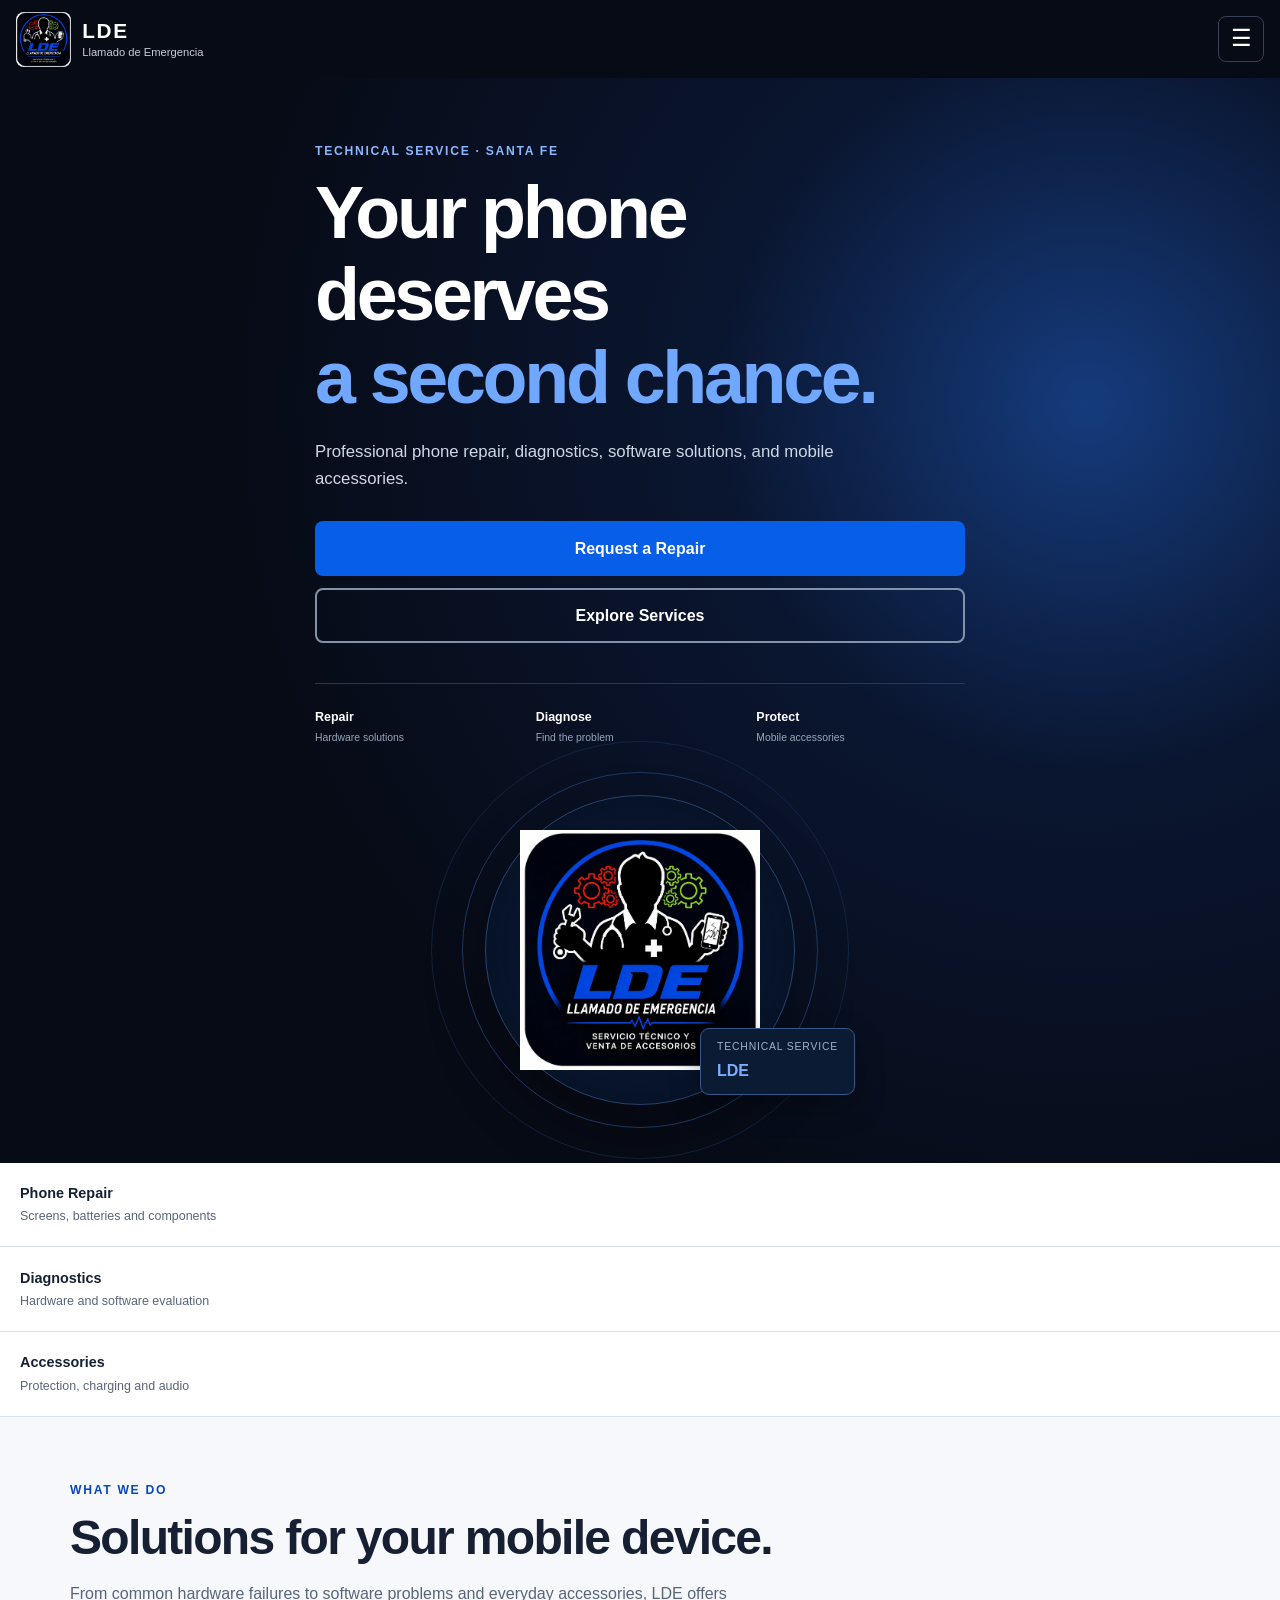
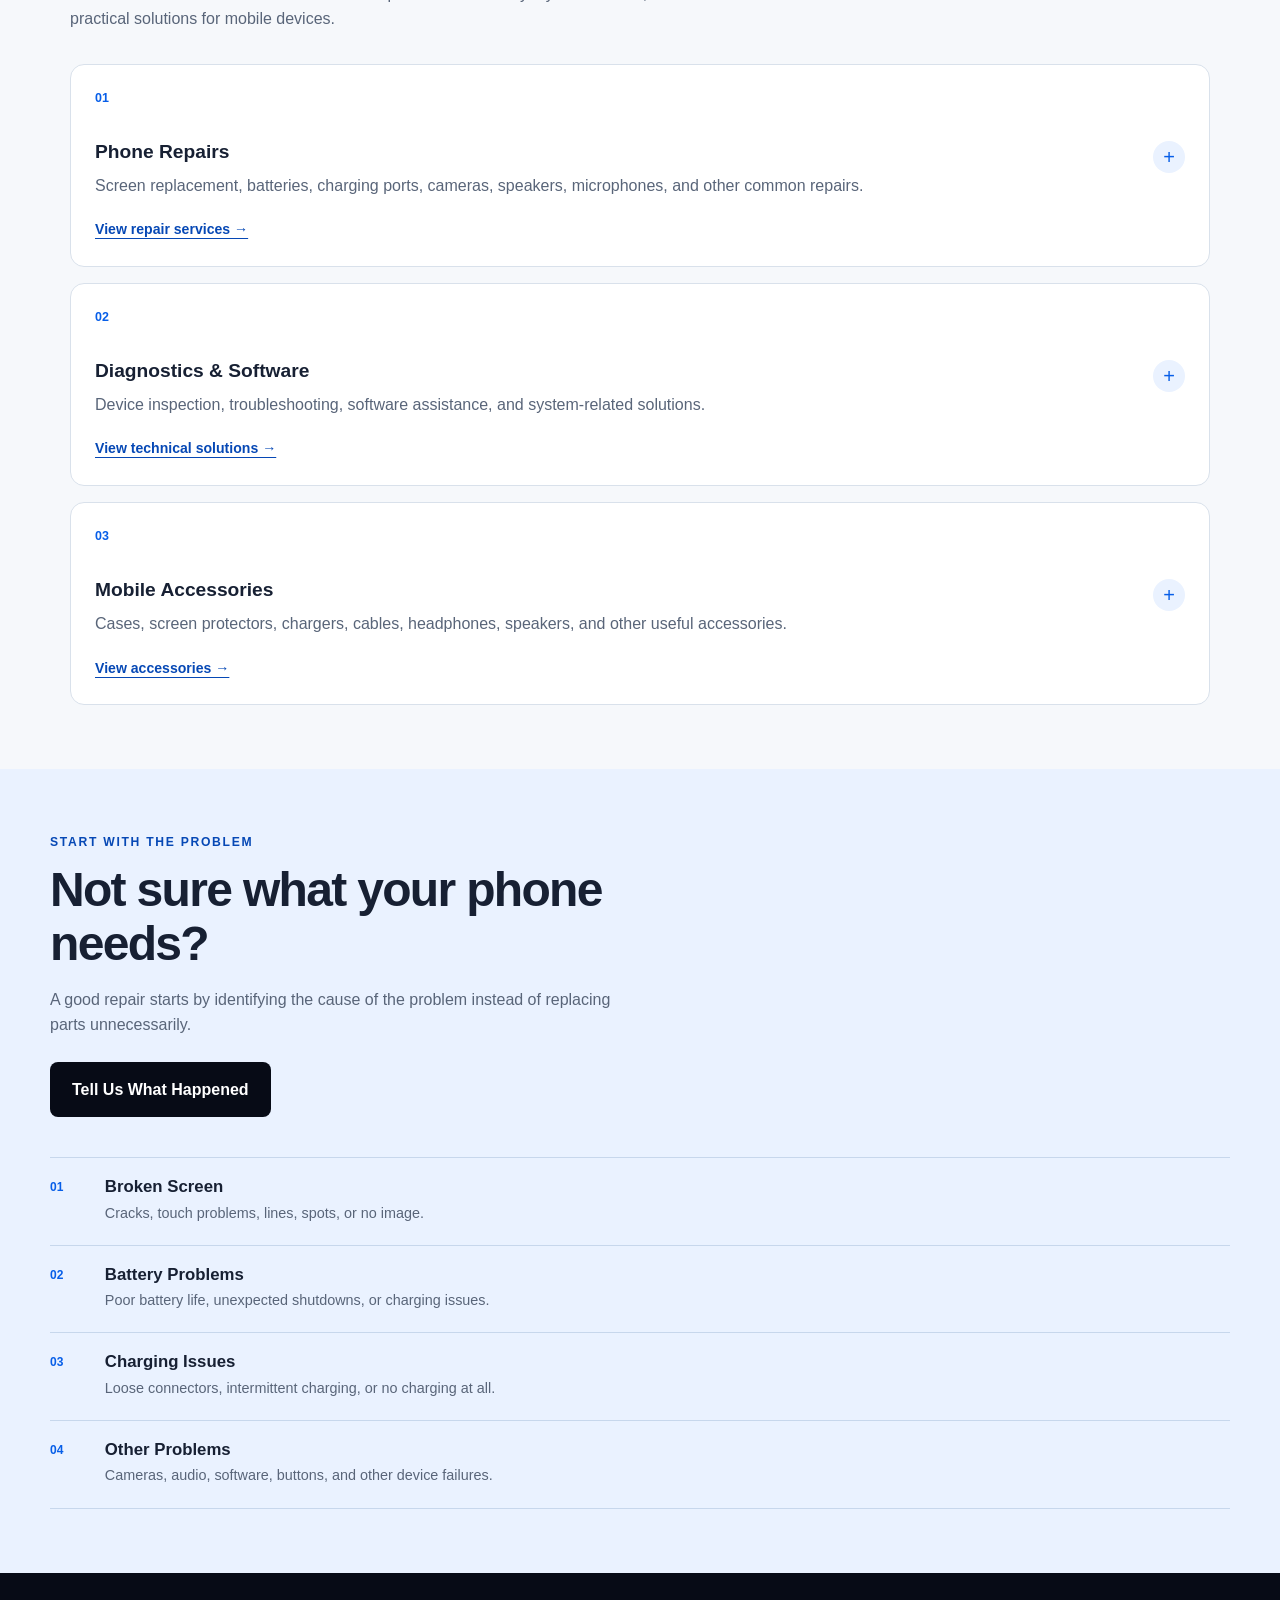
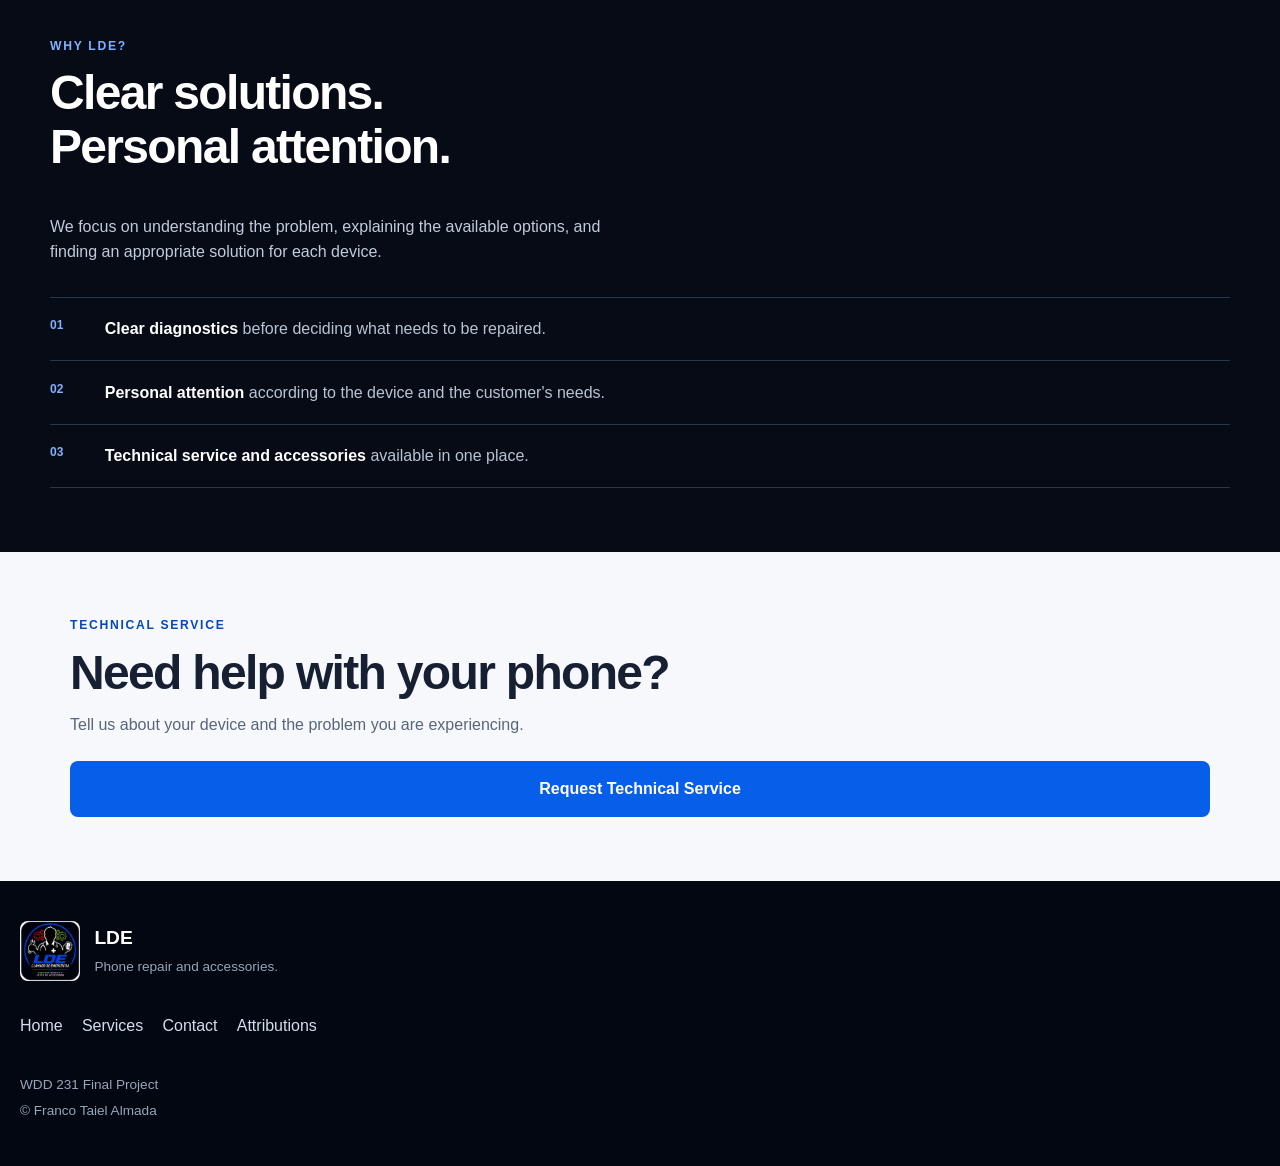
==== final/index.html @ db8aa181 "Complete final project pages and functionality" ====
<!doctype html>
<html lang="en-US">

<head>
    <meta charset="utf-8">
    <meta name="viewport" content="width=device-width, initial-scale=1">

    <title>LDE | Phone Repair & Accessories</title>

    <meta name="description"
        content="LDE provides professional mobile phone repair, diagnostics, software solutions, and accessories in Santa Fe, Argentina.">

    <meta name="author" content="Franco Taiel Almada">

    <meta property="og:title" content="LDE | Phone Repair & Accessories">

    <meta property="og:description"
        content="Professional phone repair, diagnostics, software solutions, and mobile accessories in Santa Fe, Argentina.">

    <meta property="og:image" content="https://falmada15.github.io/wdd231/final/images/lde-logo.webp">

    <meta property="og:url" content="https://falmada15.github.io/wdd231/final/">

    <meta property="og:type" content="website">

    <link rel="icon" href="images/favicon.png" type="image/png">

    <link rel="stylesheet" href="styles/small.css">
    <link rel="stylesheet" href="styles/larger.css">

    <script type="module" src="scripts/main.js"></script>
</head>

<body>

    <header class="site-header">

        <a class="brand" href="index.html" aria-label="LDE home">

            <img src="images/lde-logo.webp" alt="LDE Llamado de Emergencia logo" width="70" height="70">

            <span>
                <strong>LDE</strong>
                <small>Llamado de Emergencia</small>
            </span>

        </a>

        <button id="menu-button" class="menu-button" type="button" aria-label="Open navigation menu"
            aria-expanded="false" aria-controls="main-navigation">
            ☰
        </button>

        <nav id="main-navigation" class="navigation" aria-label="Main navigation">

            <ul>
                <li>
                    <a class="active" href="index.html" aria-current="page">
                        Home
                    </a>
                </li>

                <li>
                    <a href="services.html">
                        Services
                    </a>
                </li>

                <li>
                    <a href="contact.html">
                        Contact
                    </a>
                </li>
            </ul>

        </nav>

    </header>


    <main>

        <!-- HERO -->

        <section class="hero">

            <div class="hero-content">

                <p class="eyebrow hero-eyebrow">
                    Technical Service · Santa Fe
                </p>

                <h1>
                    Your phone deserves
                    <span>a second chance.</span>
                </h1>

                <p class="hero-description">
                    Professional phone repair, diagnostics,
                    software solutions, and mobile accessories.
                </p>

                <div class="hero-actions">

                    <a class="button button-primary" href="contact.html">
                        Request a Repair
                    </a>

                    <a class="button button-secondary" href="services.html">
                        Explore Services
                    </a>

                </div>

                <div class="hero-features">

                    <div>
                        <strong>Repair</strong>
                        <span>Hardware solutions</span>
                    </div>

                    <div>
                        <strong>Diagnose</strong>
                        <span>Find the problem</span>
                    </div>

                    <div>
                        <strong>Protect</strong>
                        <span>Mobile accessories</span>
                    </div>

                </div>

            </div>


            <div class="hero-brand">

                <div class="hero-logo-container">

                    <img src="images/lde-logo.webp" alt="LDE phone repair and accessories" width="420" height="420">

                </div>

                <div class="hero-badge">
                    <span>Technical Service</span>
                    <strong>LDE</strong>
                </div>

            </div>

        </section>


        <!-- QUICK INFORMATION -->

        <section class="quick-info" aria-label="Services overview">

            <div>
                <strong>Phone Repair</strong>
                <span>Screens, batteries and components</span>
            </div>

            <div>
                <strong>Diagnostics</strong>
                <span>Hardware and software evaluation</span>
            </div>

            <div>
                <strong>Accessories</strong>
                <span>Protection, charging and audio</span>
            </div>

        </section>


        <!-- MAIN SERVICES -->

        <section class="services-preview section">

            <div class="section-heading">

                <p class="eyebrow">
                    What we do
                </p>

                <h2>
                    Solutions for your mobile device.
                </h2>

                <p>
                    From common hardware failures to software
                    problems and everyday accessories, LDE offers
                    practical solutions for mobile devices.
                </p>

            </div>


            <div class="feature-grid">

                <article class="feature-card">

                    <span class="feature-number">
                        01
                    </span>

                    <div class="feature-title">

                        <h3>
                            Phone Repairs
                        </h3>

                        <span aria-hidden="true">
                            +
                        </span>

                    </div>

                    <p>
                        Screen replacement, batteries, charging
                        ports, cameras, speakers, microphones,
                        and other common repairs.
                    </p>

                    <a class="card-link" href="services.html">
                        View repair services →
                    </a>

                </article>


                <article class="feature-card">

                    <span class="feature-number">
                        02
                    </span>

                    <div class="feature-title">

                        <h3>
                            Diagnostics & Software
                        </h3>

                        <span aria-hidden="true">
                            +
                        </span>

                    </div>

                    <p>
                        Device inspection, troubleshooting,
                        software assistance, and system-related
                        solutions.
                    </p>

                    <a class="card-link" href="services.html">
                        View technical solutions →
                    </a>

                </article>


                <article class="feature-card">

                    <span class="feature-number">
                        03
                    </span>

                    <div class="feature-title">

                        <h3>
                            Mobile Accessories
                        </h3>

                        <span aria-hidden="true">
                            +
                        </span>

                    </div>

                    <p>
                        Cases, screen protectors, chargers,
                        cables, headphones, speakers, and
                        other useful accessories.
                    </p>

                    <a class="card-link" href="services.html">
                        View accessories →
                    </a>

                </article>

            </div>

        </section>


        <!-- PROBLEM SECTION -->

        <section class="problem-section">

            <div class="problem-content">

                <div class="problem-intro">

                    <p class="eyebrow">
                        Start with the problem
                    </p>

                    <h2>
                        Not sure what your phone needs?
                    </h2>

                    <p>
                        A good repair starts by identifying the
                        cause of the problem instead of replacing
                        parts unnecessarily.
                    </p>

                    <a class="button button-dark" href="contact.html">
                        Tell Us What Happened
                    </a>

                </div>


                <div class="problem-list">

                    <article>

                        <span>01</span>

                        <div>
                            <h3>Broken Screen</h3>
                            <p>
                                Cracks, touch problems, lines,
                                spots, or no image.
                            </p>
                        </div>

                    </article>


                    <article>

                        <span>02</span>

                        <div>
                            <h3>Battery Problems</h3>
                            <p>
                                Poor battery life, unexpected
                                shutdowns, or charging issues.
                            </p>
                        </div>

                    </article>


                    <article>

                        <span>03</span>

                        <div>
                            <h3>Charging Issues</h3>
                            <p>
                                Loose connectors, intermittent
                                charging, or no charging at all.
                            </p>
                        </div>

                    </article>


                    <article>

                        <span>04</span>

                        <div>
                            <h3>Other Problems</h3>
                            <p>
                                Cameras, audio, software, buttons,
                                and other device failures.
                            </p>
                        </div>

                    </article>

                </div>

            </div>

        </section>


        <!-- WHY LDE -->

        <section class="why-section">

            <div class="why-wrapper">

                <div class="why-heading">

                    <p class="eyebrow">
                        Why LDE?
                    </p>

                    <h2>
                        Clear solutions.
                        Personal attention.
                    </h2>

                </div>


                <div class="why-content">

                    <p class="why-introduction">
                        We focus on understanding the problem,
                        explaining the available options, and
                        finding an appropriate solution for each
                        device.
                    </p>


                    <div class="why-points">

                        <div>
                            <span>01</span>

                            <p>
                                <strong>Clear diagnostics</strong>
                                before deciding what needs to
                                be repaired.
                            </p>
                        </div>

                        <div>
                            <span>02</span>

                            <p>
                                <strong>Personal attention</strong>
                                according to the device and the
                                customer's needs.
                            </p>
                        </div>

                        <div>
                            <span>03</span>

                            <p>
                                <strong>Technical service and
                                    accessories</strong> available
                                in one place.
                            </p>
                        </div>

                    </div>

                </div>

            </div>

        </section>


        <!-- FINAL CTA -->

        <section class="cta-section">

            <div>

                <p class="eyebrow">
                    Technical Service
                </p>

                <h2>
                    Need help with your phone?
                </h2>

                <p>
                    Tell us about your device and the problem
                    you are experiencing.
                </p>

            </div>

            <a class="button button-primary" href="contact.html">
                Request Technical Service
            </a>

        </section>

    </main>


    <footer>

        <div class="footer-brand">

            <img src="images/lde-logo.webp" alt="" width="60" height="60" loading="lazy">

            <div>

                <strong>LDE</strong>

                <p>
                    Phone repair and accessories.
                </p>

            </div>

        </div>


        <nav class="footer-navigation" aria-label="Footer navigation">

            <a href="index.html">
                Home
            </a>

            <a href="services.html">
                Services
            </a>

            <a href="contact.html">
                Contact
            </a>

            <a href="attributions.html">
                Attributions
            </a>

        </nav>


        <div class="footer-course">

            <p>
                WDD 231 Final Project
            </p>

            <p>
                &copy;
                <span id="current-year"></span>
                Franco Taiel Almada
            </p>

            <p id="last-modified"></p>

            <!-- Final project video link will be added here. -->

        </div>

    </footer>

</body>

</html>
---- final/styles/small.css ----
/* =========================
   ROOT & RESET
========================= */

:root {
    --primary: #075ee8;
    --primary-dark: #0648b5;
    --primary-light: #eaf2ff;
    --dark: #070b16;
    --dark-soft: #101827;
    --white: #ffffff;
    --background: #f6f8fb;
    --text: #172033;
    --muted: #596579;
    --border: #d9e1eb;
    --max-width: 1180px;
    --radius: 14px;
}

* {
    box-sizing: border-box;
}

html {
    scroll-behavior: smooth;
}

body {
    margin: 0;
    background-color: var(--background);
    color: var(--text);
    font-family: Arial, Helvetica, sans-serif;
    line-height: 1.6;
}

img {
    display: block;
    max-width: 100%;
    height: auto;
}

a {
    color: inherit;
}

button,
input,
textarea,
select {
    font: inherit;
}


/* =========================
   TYPOGRAPHY
========================= */

h1,
h2,
h3,
p {
    margin-top: 0;
}

h1,
h2,
h3 {
    line-height: 1.12;
}

h1 {
    margin-bottom: 1.25rem;
    font-size: clamp(2.5rem, 12vw, 4.6rem);
    letter-spacing: -0.045em;
}

h2 {
    margin-bottom: 1rem;
    font-size: clamp(2rem, 8vw, 3rem);
    letter-spacing: -0.035em;
}

h3 {
    margin-bottom: 0.6rem;
    font-size: 1.2rem;
}

.eyebrow {
    margin-bottom: 0.65rem;
    color: var(--primary-dark);
    font-size: 0.76rem;
    font-weight: 700;
    letter-spacing: 0.14em;
    text-transform: uppercase;
}


/* =========================
   HEADER
========================= */

.site-header {
    position: relative;
    z-index: 20;
    display: grid;
    grid-template-columns: 1fr auto;
    align-items: center;
    min-height: 78px;
    padding: 0.6rem 1rem;
    background-color: var(--dark);
    color: var(--white);
}

.brand {
    display: flex;
    align-items: center;
    gap: 0.7rem;
    width: fit-content;
    color: var(--white);
    text-decoration: none;
}

.brand img {
    width: 55px;
    height: 55px;
    object-fit: contain;
    border-radius: 8px;
}

.brand span {
    display: flex;
    flex-direction: column;
    line-height: 1.15;
}

.brand strong {
    font-size: 1.3rem;
    letter-spacing: 0.08em;
}

.brand small {
    margin-top: 0.15rem;
    color: #c4cfdd;
    font-size: 0.7rem;
}


/* =========================
   NAVIGATION
========================= */

.menu-button {
    display: flex;
    align-items: center;
    justify-content: center;
    width: 46px;
    height: 46px;
    padding: 0;
    border: 1px solid #344156;
    border-radius: 8px;
    background-color: transparent;
    color: var(--white);
    font-size: 1.45rem;
    cursor: pointer;
}

.navigation {
    display: none;
    grid-column: 1 / -1;
}

.navigation.open {
    display: block;
}

.navigation ul {
    display: flex;
    flex-direction: column;
    margin: 0.6rem 0 0;
    padding: 0;
    list-style: none;
}

.navigation a {
    display: block;
    padding: 0.85rem 0.75rem;
    border-top: 1px solid #263247;
    color: #d6dfeb;
    text-decoration: none;
    font-weight: 600;
}

.navigation a.active,
.navigation a[aria-current="page"] {
    border-left: 4px solid var(--primary);
    background-color: #101b2e;
    color: var(--white);
}


/* =========================
   BUTTONS
========================= */

.button {
    display: inline-flex;
    align-items: center;
    justify-content: center;
    min-height: 48px;
    padding: 0.8rem 1.25rem;
    border: 2px solid transparent;
    border-radius: 8px;
    text-align: center;
    text-decoration: none;
    font-weight: 700;
}

.button-primary {
    background-color: var(--primary);
    color: var(--white);
}

.button-secondary {
    border-color: #8292aa;
    background-color: transparent;
    color: var(--white);
}

.button-dark {
    background-color: var(--dark);
    color: var(--white);
}


/* =========================
   HERO
========================= */

.hero {
    display: grid;
    gap: 2.5rem;
    overflow: hidden;
    padding: 4rem 1.25rem 3rem;
    background:
        radial-gradient(circle at 85% 30%,
            #153b7d 0,
            #0a1630 28%,
            var(--dark) 65%);
    color: var(--white);
}

.hero-content {
    width: 100%;
    max-width: 650px;
    margin: 0 auto;
}

.hero-eyebrow {
    color: #8ab7ff;
}

.hero h1 span {
    display: block;
    color: #70a7ff;
}

.hero-description {
    max-width: 560px;
    margin-bottom: 1.75rem;
    color: #ced8e6;
    font-size: 1.05rem;
}

.hero-actions {
    display: grid;
    gap: 0.75rem;
}

.hero-features {
    display: grid;
    grid-template-columns: repeat(3, minmax(0, 1fr));
    gap: 0.75rem;
    margin-top: 2.5rem;
    padding-top: 1.5rem;
    border-top: 1px solid #293750;
}

.hero-features div {
    min-width: 0;
}

.hero-features strong,
.hero-features span {
    display: block;
}

.hero-features strong {
    margin-bottom: 0.15rem;
    color: var(--white);
    font-size: 0.78rem;
}

.hero-features span {
    color: #96a6ba;
    font-size: 0.65rem;
    line-height: 1.35;
}


/* =========================
   HERO BRAND
========================= */

.hero-brand {
    position: relative;
    display: flex;
    align-items: center;
    justify-content: center;
    width: min(100%, 430px);
    min-height: 330px;
    margin: 0 auto;
}

.hero-logo-container {
    position: relative;
    display: flex;
    align-items: center;
    justify-content: center;
    width: min(78vw, 310px);
    aspect-ratio: 1;
    border: 1px solid #29436d;
    border-radius: 50%;
    background:
        radial-gradient(circle,
            #102a59 0,
            #0b1832 48%,
            #07101f 72%);
    box-shadow:
        0 30px 60px rgb(0 0 0 / 30%),
        inset 0 0 50px rgb(7 94 232 / 8%);
}

.hero-logo-container::before,
.hero-logo-container::after {
    content: "";
    position: absolute;
    border: 1px solid #1d3760;
    border-radius: 50%;
}

.hero-logo-container::before {
    width: 115%;
    height: 115%;
}

.hero-logo-container::after {
    width: 135%;
    height: 135%;
    opacity: 0.5;
}

.hero-logo-container img {
    position: relative;
    z-index: 2;
    width: 78%;
    height: auto;
    object-fit: contain;
}

.hero-badge {
    position: absolute;
    right: 0;
    bottom: 1.25rem;
    z-index: 3;
    padding: 0.65rem 1rem;
    border: 1px solid #365787;
    border-radius: 9px;
    background-color: #0c1b34;
    box-shadow: 0 12px 30px rgb(0 0 0 / 30%);
}

.hero-badge span,
.hero-badge strong {
    display: block;
}

.hero-badge span {
    color: #9fb0c7;
    font-size: 0.65rem;
    text-transform: uppercase;
    letter-spacing: 0.08em;
}

.hero-badge strong {
    margin-top: 0.1rem;
    color: #7baeff;
    font-size: 1rem;
}


/* =========================
   QUICK INFORMATION
========================= */

.quick-info {
    display: grid;
    border-bottom: 1px solid var(--border);
    background-color: var(--white);
}

.quick-info div {
    padding: 1.2rem 1.25rem;
    border-bottom: 1px solid var(--border);
}

.quick-info div:last-child {
    border-bottom: none;
}

.quick-info strong,
.quick-info span {
    display: block;
}

.quick-info strong {
    margin-bottom: 0.15rem;
    color: var(--text);
    font-size: 0.9rem;
}

.quick-info span {
    color: var(--muted);
    font-size: 0.78rem;
}


/* =========================
   GENERAL SECTION
========================= */

.section {
    max-width: var(--max-width);
    margin: 0 auto;
    padding: 4rem 1.25rem;
}

.section-heading {
    max-width: 720px;
    margin-bottom: 2rem;
}

.section-heading>p:last-child {
    margin-bottom: 0;
    color: var(--muted);
}


/* =========================
   SERVICE PREVIEW
========================= */

.services-preview {
    background-color: var(--background);
}

.feature-grid {
    display: grid;
    gap: 1rem;
}

.feature-card {
    position: relative;
    padding: 1.5rem;
    border: 1px solid var(--border);
    border-radius: var(--radius);
    background-color: var(--white);
}

.feature-number {
    display: block;
    margin-bottom: 2rem;
    color: var(--primary);
    font-size: 0.78rem;
    font-weight: 700;
}

.feature-title {
    display: grid;
    grid-template-columns: 1fr auto;
    align-items: center;
    gap: 1rem;
}

.feature-title h3 {
    margin-bottom: 0.65rem;
}

.feature-title span {
    display: flex;
    align-items: center;
    justify-content: center;
    width: 32px;
    height: 32px;
    border-radius: 50%;
    background-color: var(--primary-light);
    color: var(--primary);
    font-size: 1.25rem;
}

.feature-card>p {
    margin-bottom: 0;
    color: var(--muted);
}

.card-link {
    display: inline-block;
    margin-top: 1.25rem;
    color: var(--primary-dark);
    font-size: 0.88rem;
    font-weight: 700;
    text-decoration-thickness: 1px;
    text-underline-offset: 4px;
}


/* =========================
   PROBLEM SECTION
========================= */

.problem-section {
    padding: 4rem 1.25rem;
    background-color: var(--primary-light);
}

.problem-content {
    display: grid;
    gap: 2.5rem;
    max-width: var(--max-width);
    margin: 0 auto;
}

.problem-intro {
    max-width: 600px;
}

.problem-intro>p:not(.eyebrow) {
    margin-bottom: 1.5rem;
    color: var(--muted);
}

.problem-list {
    display: grid;
}

.problem-list article {
    display: grid;
    grid-template-columns: 42px 1fr;
    gap: 0.8rem;
    padding: 1.25rem 0;
    border-top: 1px solid #c7d7ec;
}

.problem-list article:last-child {
    border-bottom: 1px solid #c7d7ec;
}

.problem-list>article>span {
    color: var(--primary);
    font-size: 0.75rem;
    font-weight: 700;
}

.problem-list h3 {
    margin-bottom: 0.3rem;
    font-size: 1.05rem;
}

.problem-list p {
    margin-bottom: 0;
    color: var(--muted);
    font-size: 0.9rem;
}


/* =========================
   WHY LDE
========================= */

.why-section {
    padding: 4rem 1.25rem;
    background-color: var(--dark);
    color: var(--white);
}

.why-wrapper {
    display: grid;
    gap: 2.5rem;
    max-width: var(--max-width);
    margin: 0 auto;
}

.why-heading .eyebrow {
    color: #82b1ff;
}

.why-heading h2 {
    max-width: 520px;
    margin-bottom: 0;
}

.why-introduction {
    max-width: 600px;
    color: #c1ccda;
}

.why-points {
    margin-top: 2rem;
}

.why-points>div {
    display: grid;
    grid-template-columns: 42px 1fr;
    gap: 0.8rem;
    padding: 1.15rem 0;
    border-top: 1px solid #29364b;
}

.why-points>div:last-child {
    border-bottom: 1px solid #29364b;
}

.why-points span {
    color: #82b1ff;
    font-size: 0.75rem;
    font-weight: 700;
}

.why-points p {
    margin: 0;
    color: #b8c4d3;
}

.why-points strong {
    color: var(--white);
}


/* =========================
   FINAL CTA
========================= */

.cta-section {
    display: grid;
    gap: 1.5rem;
    max-width: var(--max-width);
    margin: 0 auto;
    padding: 4rem 1.25rem;
}

.cta-section h2 {
    margin-bottom: 0.75rem;
}

.cta-section p:not(.eyebrow) {
    max-width: 600px;
    margin-bottom: 0;
    color: var(--muted);
}


/* =========================
   FOOTER
========================= */

footer {
    display: grid;
    gap: 2rem;
    padding: 2.5rem 1.25rem;
    background-color: #030712;
    color: #d4deeb;
}

.footer-brand {
    display: flex;
    align-items: center;
    gap: 0.9rem;
}

.footer-brand img {
    width: 60px;
    height: 60px;
    object-fit: contain;
    border-radius: 8px;
}

.footer-brand strong {
    color: var(--white);
    font-size: 1.2rem;
}

.footer-brand p {
    margin: 0.15rem 0 0;
    color: #96a5b8;
    font-size: 0.85rem;
}

.footer-navigation {
    display: flex;
    flex-wrap: wrap;
    gap: 0.75rem 1.2rem;
}

.footer-navigation a {
    color: #d4deeb;
    text-decoration: none;
}

.footer-course p {
    margin: 0.25rem 0;
    color: #96a5b8;
    font-size: 0.85rem;
}


/* =========================
   ACCESSIBILITY
========================= */

a:focus-visible,
button:focus-visible {
    outline: 3px solid #82b1ff;
    outline-offset: 3px;
}


/* =========================
   REDUCED MOTION
========================= */

@media (prefers-reduced-motion: reduce) {

    html {
        scroll-behavior: auto;
    }
}

/* =========================
   SERVICES PAGE
========================= */

.services-heading {
    padding: 3.5rem 1.25rem;
    background-color: var(--dark);
    color: var(--white);
}

.services-heading>div {
    max-width: var(--max-width);
    margin: 0 auto;
}

.services-heading .eyebrow {
    color: #82b1ff;
}

.services-heading h1 {
    margin-bottom: 1rem;
    font-size: clamp(2.5rem, 11vw, 4rem);
}

.services-heading p:last-child {
    max-width: 650px;
    margin-bottom: 0;
    color: #c1ccda;
}


/* SERVICES CONTENT */

.services-section {
    max-width: var(--max-width);
    margin: 0 auto;
    padding: 3rem 1.25rem 4rem;
}


/* FILTERS */

.service-filters {
    display: flex;
    flex-wrap: wrap;
    gap: 0.6rem;
    margin-bottom: 1rem;
}

.filter-button {
    padding: 0.65rem 1rem;
    border: 1px solid var(--border);
    border-radius: 30px;
    background-color: var(--white);
    color: var(--text);
    font-weight: 700;
    cursor: pointer;
}

.filter-button.active-filter {
    border-color: var(--primary);
    background-color: var(--primary);
    color: var(--white);
}

.service-count {
    margin: 1.5rem 0;
    color: var(--muted);
    font-size: 0.9rem;
}


/* SERVICES GRID */

.services-grid {
    display: grid;
    gap: 1rem;
}

.service-card {
    display: flex;
    flex-direction: column;
    padding: 1.4rem;
    border: 1px solid var(--border);
    border-radius: var(--radius);
    background-color: var(--white);
}

.service-category {
    width: fit-content;
    margin-bottom: 1rem;
    padding: 0.3rem 0.6rem;
    border-radius: 20px;
    background-color: var(--primary-light);
    color: var(--primary-dark);
    font-size: 0.7rem;
    font-weight: 700;
    letter-spacing: 0.06em;
    text-transform: uppercase;
}

.service-card h2 {
    margin-bottom: 0.75rem;
    font-size: 1.35rem;
    letter-spacing: -0.02em;
}

.service-description {
    color: var(--muted);
}

.service-availability {
    margin-top: auto;
    padding-top: 1rem;
    border-top: 1px solid var(--border);
    color: var(--muted);
    font-size: 0.85rem;
}

.service-availability strong {
    color: var(--text);
}

.service-details-button {
    width: 100%;
    min-height: 44px;
    margin-top: 0.75rem;
    padding: 0.65rem 1rem;
    border: 2px solid var(--primary);
    border-radius: 7px;
    background-color: transparent;
    color: var(--primary-dark);
    font-weight: 700;
    cursor: pointer;
}


/* ERROR MESSAGE */

.services-error {
    padding: 1rem;
    border: 1px solid #b42318;
    border-radius: 8px;
    background-color: #fff4f2;
    color: #8a1c13;
}


/* =========================
   SERVICE MODAL
========================= */

.service-modal {
    width: min(calc(100% - 2rem), 560px);
    max-height: 85vh;
    padding: 0;
    overflow: auto;
    border: none;
    border-radius: var(--radius);
    background-color: var(--white);
    color: var(--text);
    box-shadow: 0 25px 70px rgb(0 0 0 / 35%);
}

.service-modal::backdrop {
    background-color: rgb(3 7 18 / 75%);
}

#modal-content {
    padding: 2rem 1.5rem;
}

.close-modal {
    position: sticky;
    z-index: 2;
    top: 0.75rem;
    float: right;
    width: 42px;
    height: 42px;
    margin: 0.75rem 0.75rem -3rem 0;
    border: 1px solid var(--border);
    border-radius: 50%;
    background-color: var(--white);
    color: var(--text);
    font-size: 1.4rem;
    line-height: 1;
    cursor: pointer;
}

.modal-category {
    display: inline-block;
    margin-bottom: 1rem;
    padding: 0.3rem 0.65rem;
    border-radius: 20px;
    background-color: var(--primary-light);
    color: var(--primary-dark);
    font-size: 0.7rem;
    font-weight: 700;
    letter-spacing: 0.06em;
    text-transform: uppercase;
}

#modal-content h2 {
    padding-right: 2.5rem;
    font-size: 1.8rem;
}

#modal-content>p {
    color: var(--muted);
}

.modal-details {
    margin: 1.5rem 0;
    padding: 1.2rem;
    border-left: 4px solid var(--primary);
    background-color: var(--primary-light);
}

.modal-details h3 {
    margin-bottom: 0.4rem;
}

.modal-details p {
    margin-bottom: 0;
    color: #3f4c60;
}

.modal-availability {
    padding-top: 1rem;
    border-top: 1px solid var(--border);
}


/* KEYBOARD FOCUS */

.filter-button:focus-visible,
.service-details-button:focus-visible,
.close-modal:focus-visible {
    outline: 3px solid #075ee8;
    outline-offset: 3px;
}

/* =========================
   CONTACT PAGE
========================= */

.contact-heading {
    padding: 3.5rem 1.25rem;
    background-color: var(--dark);
    color: var(--white);
}

.contact-heading>div {
    max-width: var(--max-width);
    margin: 0 auto;
}

.contact-heading .eyebrow {
    color: #82b1ff;
}

.contact-heading h1 {
    margin-bottom: 1rem;
    font-size: clamp(2.5rem, 11vw, 4rem);
}

.contact-heading p:last-child {
    max-width: 650px;
    margin-bottom: 0;
    color: #c1ccda;
}


/* CONTACT LAYOUT */

.contact-section {
    display: grid;
    gap: 3rem;
    max-width: var(--max-width);
    margin: 0 auto;
    padding: 4rem 1.25rem;
}

.contact-information>p:not(.eyebrow) {
    max-width: 560px;
    color: var(--muted);
}

.contact-points {
    margin-top: 2rem;
}

.contact-points>div {
    display: grid;
    grid-template-columns: 40px 1fr;
    gap: 0.8rem;
    padding: 1.15rem 0;
    border-top: 1px solid var(--border);
}

.contact-points>div:last-child {
    border-bottom: 1px solid var(--border);
}

.contact-points>div>span {
    color: var(--primary);
    font-size: 0.75rem;
    font-weight: 700;
}

.contact-points strong {
    display: block;
    margin-bottom: 0.25rem;
}

.contact-points p {
    margin: 0;
    color: var(--muted);
    font-size: 0.9rem;
}


/* =========================
   CONTACT FORM
========================= */

.form-container {
    width: 100%;
    padding: 1.5rem;
    border: 1px solid var(--border);
    border-radius: var(--radius);
    background-color: var(--white);
    box-shadow: 0 12px 30px rgb(15 23 42 / 6%);
}

.contact-form {
    display: grid;
    gap: 1.5rem;
}

.contact-form fieldset {
    display: grid;
    gap: 1rem;
    margin: 0;
    padding: 0;
    border: none;
}

.contact-form legend {
    width: 100%;
    margin-bottom: 1rem;
    padding-bottom: 0.6rem;
    border-bottom: 1px solid var(--border);
    color: var(--text);
    font-size: 1.05rem;
    font-weight: 700;
}

.contact-form label {
    display: grid;
    gap: 0.4rem;
    color: #344054;
    font-size: 0.88rem;
    font-weight: 700;
}

.contact-form input,
.contact-form select,
.contact-form textarea {
    width: 100%;
    min-height: 46px;
    padding: 0.7rem 0.8rem;
    border: 1px solid #aeb9c8;
    border-radius: 7px;
    background-color: var(--white);
    color: var(--text);
}

.contact-form textarea {
    min-height: 140px;
    resize: vertical;
}

.contact-form input::placeholder,
.contact-form textarea::placeholder {
    color: #667085;
}

.contact-form input:focus,
.contact-form select:focus,
.contact-form textarea:focus {
    border-color: var(--primary);
    outline: 3px solid rgb(7 94 232 / 18%);
}

.form-submit {
    min-height: 50px;
    padding: 0.8rem 1.25rem;
    border: 2px solid var(--primary);
    border-radius: 8px;
    background-color: var(--primary);
    color: var(--white);
    font-weight: 700;
    cursor: pointer;
}

/* =========================
   THANK YOU PAGE
========================= */

.thankyou-section {
    min-height: 70vh;
    padding: 4rem 1.25rem;
    background-color: var(--primary-light);
}

.thankyou-card {
    max-width: 760px;
    margin: 0 auto;
    padding: 2rem 1.5rem;
    border: 1px solid var(--border);
    border-radius: var(--radius);
    background-color: var(--white);
    box-shadow: 0 16px 40px rgb(15 23 42 / 8%);
}

.thankyou-card h1 {
    font-size: clamp(2.2rem, 9vw, 3.5rem);
}

.thankyou-card h1 span {
    color: var(--primary-dark);
}

.thankyou-intro {
    color: var(--muted);
}

.submitted-information {
    margin: 2rem 0;
    border-top: 1px solid var(--border);
}

.submitted-information>div {
    display: grid;
    gap: 0.25rem;
    padding: 1rem 0;
    border-bottom: 1px solid var(--border);
}

.submitted-information span {
    color: var(--muted);
    font-size: 0.75rem;
    font-weight: 700;
    text-transform: uppercase;
    letter-spacing: 0.05em;
}

.submitted-information strong {
    overflow-wrap: anywhere;
}

.submitted-problem p {
    margin: 0.25rem 0 0;
    color: var(--text);
}

.thankyou-actions {
    display: flex;
    flex-wrap: wrap;
    align-items: center;
    gap: 1rem 1.5rem;
}

.text-link {
    color: var(--primary-dark);
    font-weight: 700;
}

/* =========================
   ATTRIBUTIONS PAGE
========================= */

.attributions-main {
    width: min(calc(100% - 2.5rem), 850px);
    min-height: 65vh;
    margin: 0 auto;
    padding: 4rem 0;
}

.attributions-main h1 {
    margin-bottom: 1rem;
}

.attributions-main>p {
    margin-bottom: 2.5rem;
    color: var(--muted);
}

.attributions-main section {
    margin-bottom: 2rem;
    padding-bottom: 1.5rem;
    border-bottom: 1px solid var(--border);
}

.attributions-main section h2 {
    margin-bottom: 0.5rem;
    font-size: 1.3rem;
}

.attributions-main section p {
    margin-bottom: 0;
    color: var(--muted);
}

.attributions-main .button {
    margin-top: 0.5rem;
}
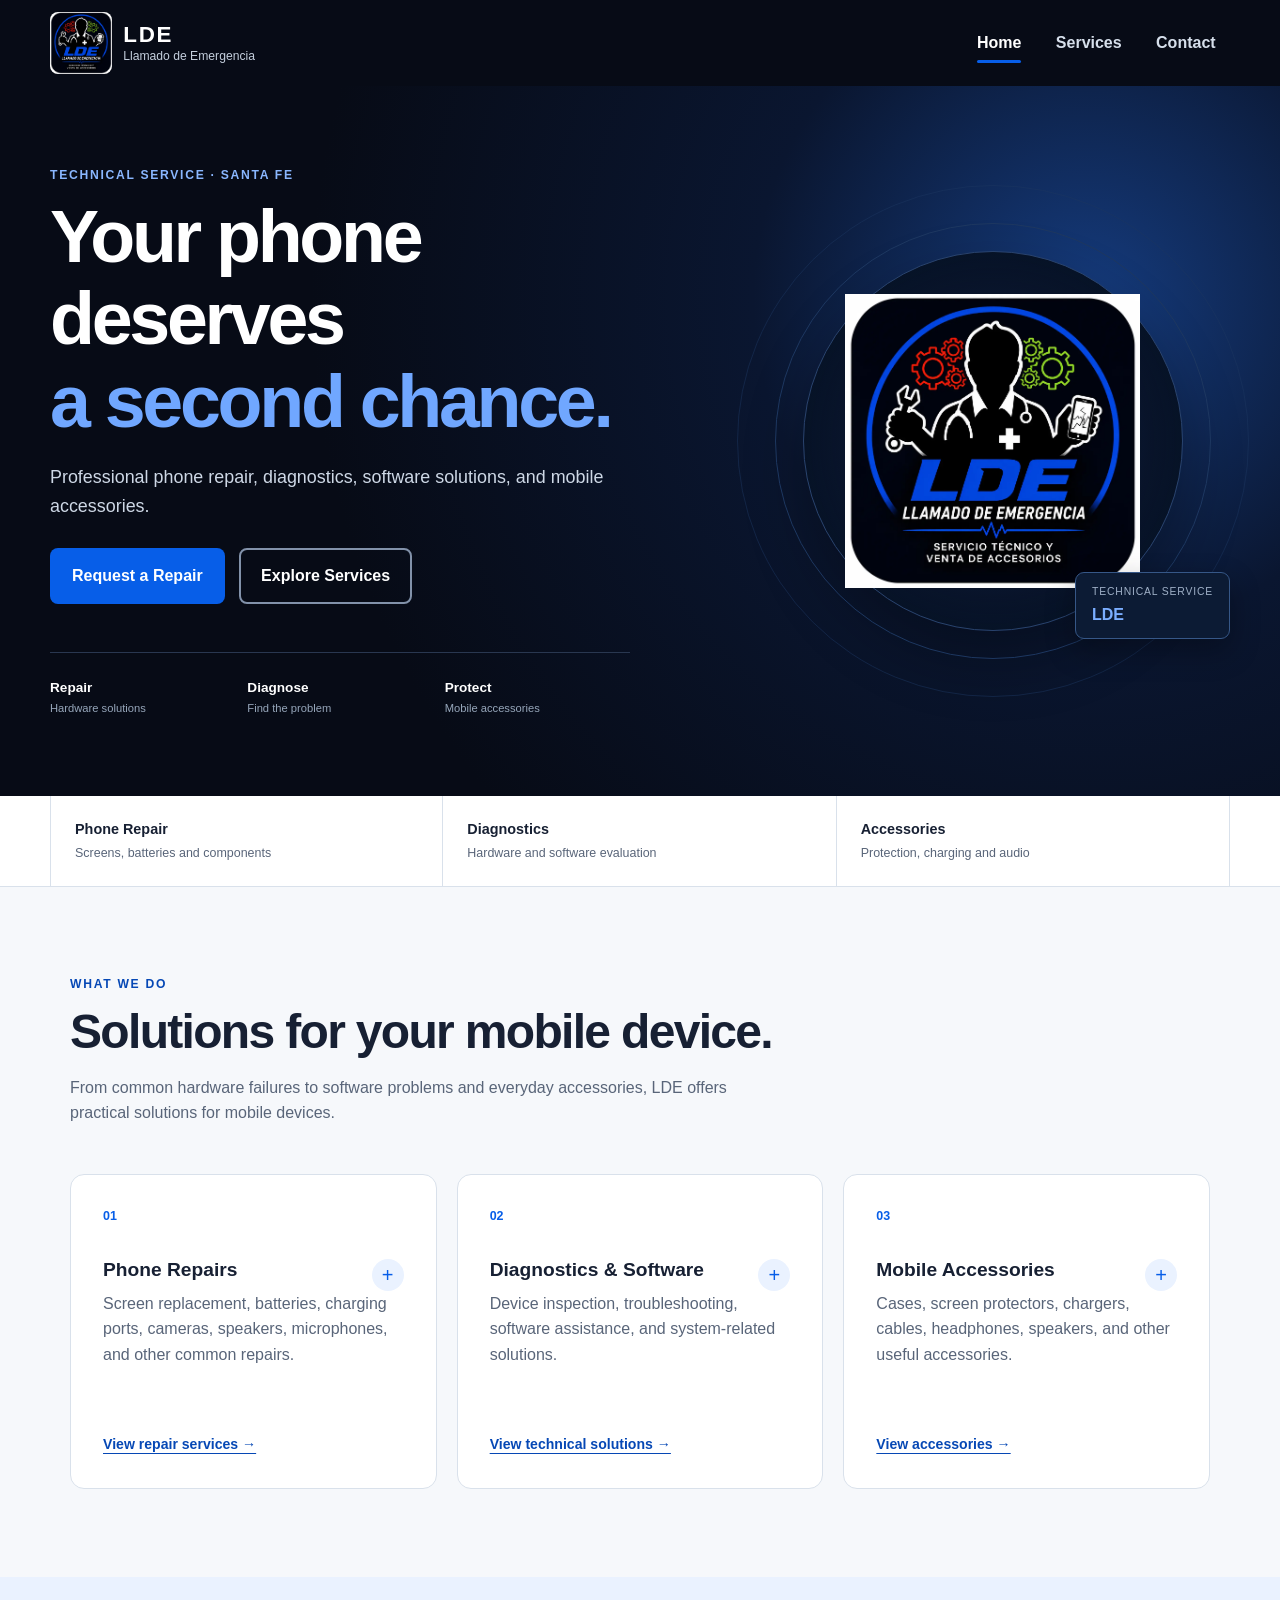
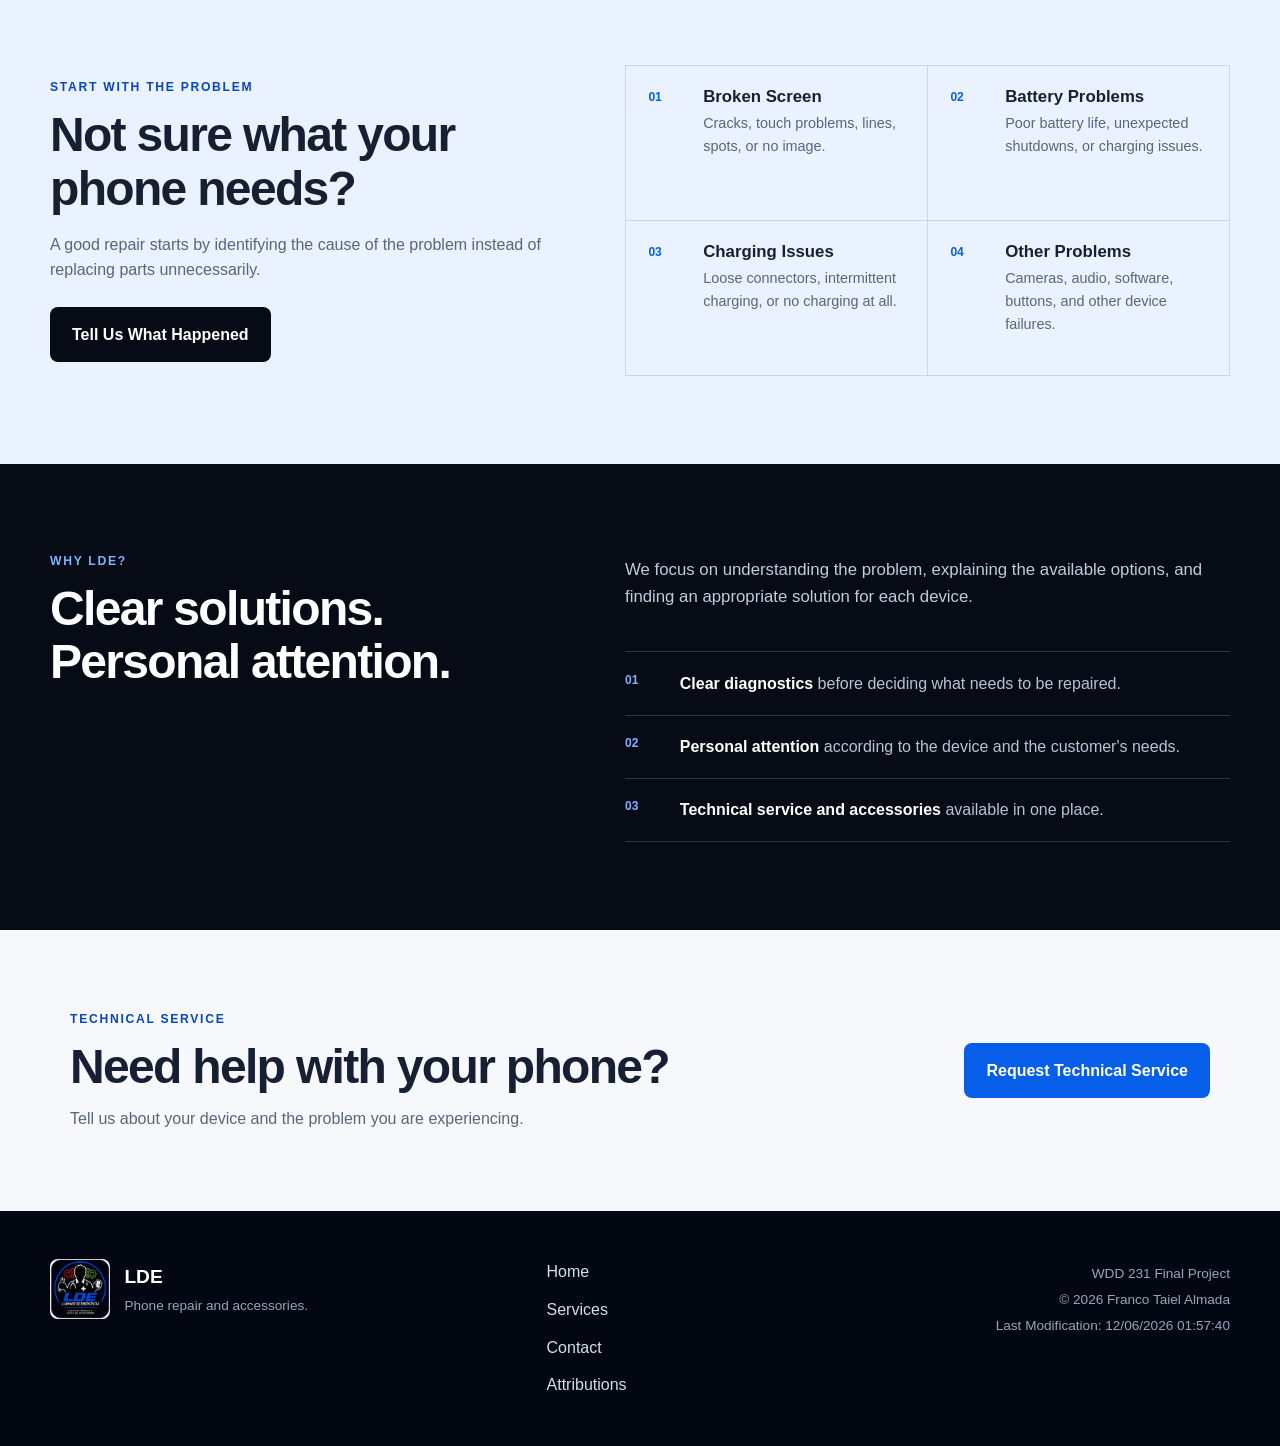
==== commit 454a688b: "fix: resolve audit validation and font issues" ====
--- a/final/index.html
+++ b/final/index.html
@@ -23,7 +23,12 @@
 
     <meta property="og:type" content="website">
 
-    <link rel="icon" href="images/favicon.png" type="image/png">
+    <link rel="icon" type="image/webp" href="images/lde-favicon.webp?v=2">
+
+    <link rel="preconnect" href="https://fonts.googleapis.com">
+    <link rel="preconnect" href="https://fonts.gstatic.com" crossorigin>
+
+    <link href="https://fonts.googleapis.com/css2?family=Montserrat:wght@400;500;600;700&display=swap" rel="stylesheet">
 
     <link rel="stylesheet" href="styles/small.css">
     <link rel="stylesheet" href="styles/larger.css">
--- a/final/styles/larger.css
+++ b/final/styles/larger.css
@@ -0,0 +1,507 @@
+/* =========================
+   TABLET AND DESKTOP
+========================= */
+
+@media screen and (min-width: 768px) {
+
+    /* HEADER */
+
+    .site-header {
+        grid-template-columns: auto 1fr;
+        gap: 2rem;
+        min-height: 86px;
+        padding:
+            0.7rem max(2rem, calc((100% - 1180px) / 2));
+    }
+
+    .brand img {
+        width: 62px;
+        height: 62px;
+    }
+
+    .brand strong {
+        font-size: 1.4rem;
+    }
+
+    .brand small {
+        font-size: 0.76rem;
+    }
+
+
+    /* NAVIGATION */
+
+    .menu-button {
+        display: none;
+    }
+
+    .navigation {
+        display: block;
+        grid-column: auto;
+        justify-self: end;
+    }
+
+    .navigation ul {
+        flex-direction: row;
+        align-items: center;
+        gap: 0.35rem;
+        margin: 0;
+    }
+
+    .navigation a {
+        position: relative;
+        padding: 0.75rem 0.9rem;
+        border: none;
+        color: #d6dfeb;
+    }
+
+    .navigation a.active,
+    .navigation a[aria-current="page"] {
+        border-left: none;
+        background-color: transparent;
+        color: var(--white);
+    }
+
+    .navigation a.active::after,
+    .navigation a[aria-current="page"]::after {
+        content: "";
+        position: absolute;
+        right: 0.9rem;
+        bottom: 0.3rem;
+        left: 0.9rem;
+        height: 3px;
+        border-radius: 3px;
+        background-color: var(--primary);
+    }
+
+
+    /* HERO */
+
+    .hero {
+        grid-template-columns:
+            minmax(0, 1.15fr) minmax(320px, 0.85fr);
+        align-items: center;
+        gap: 4rem;
+        min-height: 640px;
+        padding:
+            5rem max(2rem, calc((100% - 1180px) / 2));
+    }
+
+    .hero-content {
+        margin: 0;
+    }
+
+    .hero h1 {
+        max-width: 700px;
+    }
+
+    .hero-description {
+        font-size: 1.12rem;
+    }
+
+    .hero-actions {
+        display: flex;
+        flex-wrap: wrap;
+        gap: 0.9rem;
+    }
+
+    .hero-features {
+        max-width: 580px;
+        margin-top: 3rem;
+    }
+
+    .hero-features strong {
+        font-size: 0.85rem;
+    }
+
+    .hero-features span {
+        font-size: 0.7rem;
+    }
+
+
+    /* HERO BRAND */
+
+    .hero-brand {
+        width: 100%;
+        min-height: 460px;
+        margin: 0;
+    }
+
+    .hero-logo-container {
+        width: min(30vw, 360px);
+    }
+
+    .hero-badge {
+        right: 0;
+        bottom: 2rem;
+    }
+
+
+    /* QUICK INFO */
+
+    .quick-info {
+        grid-template-columns: repeat(3, minmax(0, 1fr));
+        padding:
+            0 max(2rem, calc((100% - 1180px) / 2));
+    }
+
+    .quick-info div {
+        padding: 1.4rem 1.5rem;
+        border-right: 1px solid var(--border);
+        border-bottom: none;
+    }
+
+    .quick-info div:first-child {
+        border-left: 1px solid var(--border);
+    }
+
+    .quick-info div:last-child {
+        border-right: 1px solid var(--border);
+    }
+
+
+    /* GENERAL SECTIONS */
+
+    .section {
+        padding-top: 5.5rem;
+        padding-bottom: 5.5rem;
+    }
+
+    .section-heading {
+        margin-bottom: 3rem;
+    }
+
+
+    /* SERVICES */
+
+    .feature-grid {
+        grid-template-columns: repeat(3, minmax(0, 1fr));
+        gap: 1.25rem;
+    }
+
+    .feature-card {
+        display: flex;
+        flex-direction: column;
+        min-height: 315px;
+        padding: 1.8rem;
+    }
+
+    .feature-card .card-link {
+        margin-top: auto;
+        padding-top: 1.5rem;
+    }
+
+
+    /* PROBLEMS */
+
+    .problem-section {
+        padding:
+            5.5rem max(2rem, calc((100% - 1180px) / 2));
+    }
+
+    .problem-content {
+        grid-template-columns:
+            minmax(0, 0.9fr) minmax(0, 1.1fr);
+        align-items: center;
+        gap: 5rem;
+    }
+
+    .problem-list {
+        grid-template-columns: repeat(2, minmax(0, 1fr));
+        border-top: 1px solid #c7d7ec;
+        border-left: 1px solid #c7d7ec;
+    }
+
+    .problem-list article {
+        min-height: 145px;
+        padding: 1.4rem;
+        border-top: none;
+        border-right: 1px solid #c7d7ec;
+        border-bottom: 1px solid #c7d7ec;
+    }
+
+    .problem-list article:last-child {
+        border-bottom: 1px solid #c7d7ec;
+    }
+
+
+    /* WHY LDE */
+
+    .why-section {
+        padding:
+            5.5rem max(2rem, calc((100% - 1180px) / 2));
+    }
+
+    .why-wrapper {
+        grid-template-columns:
+            minmax(0, 0.9fr) minmax(0, 1.1fr);
+        align-items: start;
+        gap: 5rem;
+    }
+
+    .why-content {
+        padding-top: 0.35rem;
+    }
+
+    .why-introduction {
+        font-size: 1.05rem;
+    }
+
+    .why-points {
+        margin-top: 2.5rem;
+    }
+
+
+    /* CTA */
+
+    .cta-section {
+        grid-template-columns: minmax(0, 1fr) auto;
+        align-items: center;
+        gap: 4rem;
+        padding-top: 5rem;
+        padding-bottom: 5rem;
+    }
+
+    .cta-section .button {
+        white-space: nowrap;
+    }
+
+
+    /* FOOTER */
+
+    footer {
+        grid-template-columns:
+            minmax(0, 1.2fr) minmax(150px, 0.7fr) minmax(0, 1fr);
+        align-items: start;
+        gap: 3rem;
+        padding:
+            3rem max(2rem, calc((100% - 1180px) / 2));
+    }
+
+    .footer-navigation {
+        flex-direction: column;
+        align-items: flex-start;
+    }
+
+    .footer-course {
+        text-align: right;
+    }
+}
+
+
+/* =========================
+   LARGE DESKTOP
+========================= */
+
+@media screen and (min-width: 1100px) {
+
+    .hero {
+        min-height: 680px;
+    }
+
+    .hero-logo-container {
+        width: 380px;
+    }
+
+    .feature-card {
+        padding: 2rem;
+    }
+
+    .problem-list article {
+        min-height: 155px;
+    }
+}
+
+
+/* =========================
+   HOVER CAPABLE DEVICES
+========================= */
+
+@media (hover: hover) {
+
+    .navigation a {
+        transition:
+            color 0.2s ease,
+            background-color 0.2s ease;
+    }
+
+    .navigation a:hover {
+        color: var(--white);
+    }
+
+    .button {
+        transition:
+            transform 0.2s ease,
+            background-color 0.2s ease,
+            border-color 0.2s ease;
+    }
+
+    .button:hover {
+        transform: translateY(-2px);
+    }
+
+    .button-primary:hover {
+        background-color: var(--primary-dark);
+    }
+
+    .button-secondary:hover {
+        border-color: var(--white);
+    }
+
+    .button-dark:hover {
+        background-color: #172033;
+    }
+
+    .feature-card {
+        transition:
+            transform 0.25s ease,
+            border-color 0.25s ease,
+            box-shadow 0.25s ease;
+    }
+
+    .feature-card:hover {
+        transform: translateY(-5px);
+        border-color: #b8c9df;
+        box-shadow: 0 16px 35px rgb(15 23 42 / 10%);
+    }
+
+    .card-link:hover {
+        text-decoration-thickness: 2px;
+    }
+
+    .footer-navigation a:hover {
+        color: var(--white);
+        text-decoration: underline;
+        text-underline-offset: 4px;
+    }
+}
+
+/* =========================
+   SERVICES PAGE
+========================= */
+
+@media screen and (min-width: 650px) {
+
+    .services-grid {
+        grid-template-columns: repeat(2, minmax(0, 1fr));
+    }
+
+    .service-card {
+        min-height: 340px;
+    }
+}
+
+
+@media screen and (min-width: 900px) {
+
+    .services-heading {
+        padding:
+            5rem max(2rem, calc((100% - 1180px) / 2));
+    }
+
+    .services-heading>div {
+        margin: 0;
+    }
+
+    .services-section {
+        padding-top: 4rem;
+        padding-bottom: 5rem;
+    }
+
+    .services-grid {
+        grid-template-columns: repeat(3, minmax(0, 1fr));
+        gap: 1.25rem;
+    }
+
+    .service-card {
+        min-height: 360px;
+        padding: 1.6rem;
+    }
+}
+
+
+@media (hover: hover) {
+
+    .filter-button {
+        transition:
+            background-color 0.2s ease,
+            border-color 0.2s ease,
+            color 0.2s ease;
+    }
+
+    .filter-button:hover {
+        border-color: var(--primary);
+    }
+
+    .service-details-button {
+        transition:
+            background-color 0.2s ease,
+            color 0.2s ease;
+    }
+
+    .service-details-button:hover {
+        background-color: var(--primary);
+        color: var(--white);
+    }
+
+    .service-card {
+        transition:
+            transform 0.2s ease,
+            border-color 0.2s ease,
+            box-shadow 0.2s ease;
+    }
+
+    .service-card:hover {
+        transform: translateY(-4px);
+        border-color: #b8c9df;
+        box-shadow: 0 14px 30px rgb(15 23 42 / 8%);
+    }
+}
+
+/* =========================
+   CONTACT PAGE
+========================= */
+
+@media screen and (min-width: 850px) {
+
+    .contact-heading {
+        padding:
+            5rem max(2rem, calc((100% - 1180px) / 2));
+    }
+
+    .contact-heading>div {
+        margin: 0;
+    }
+
+    .contact-section {
+        grid-template-columns:
+            minmax(0, 0.85fr) minmax(420px, 1.15fr);
+        align-items: start;
+        gap: 5rem;
+        padding-top: 5rem;
+        padding-bottom: 5rem;
+    }
+
+    .contact-information {
+        position: sticky;
+        top: 2rem;
+    }
+
+    .form-container {
+        padding: 2rem;
+    }
+}
+
+
+@media (hover: hover) {
+
+    .form-submit {
+        transition:
+            background-color 0.2s ease,
+            transform 0.2s ease;
+    }
+
+    .form-submit:hover {
+        background-color: var(--primary-dark);
+        transform: translateY(-2px);
+    }
+}
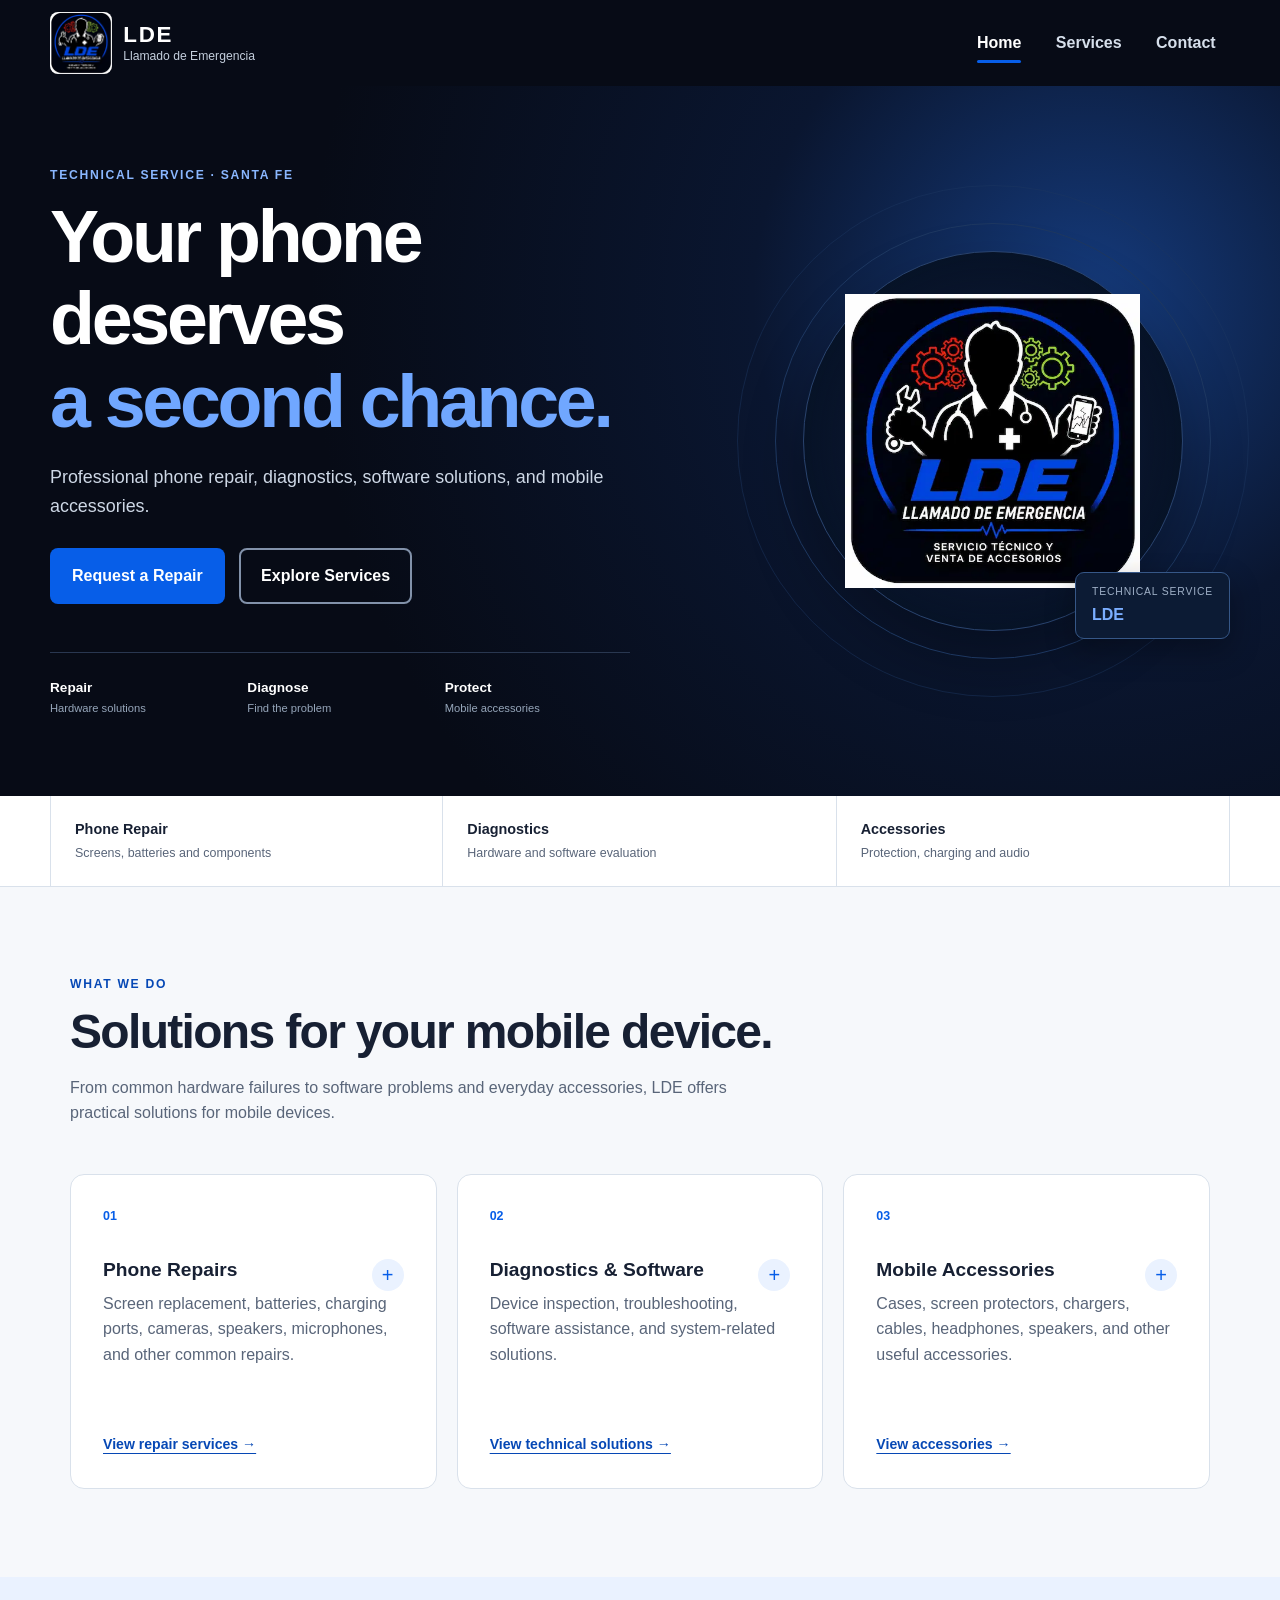
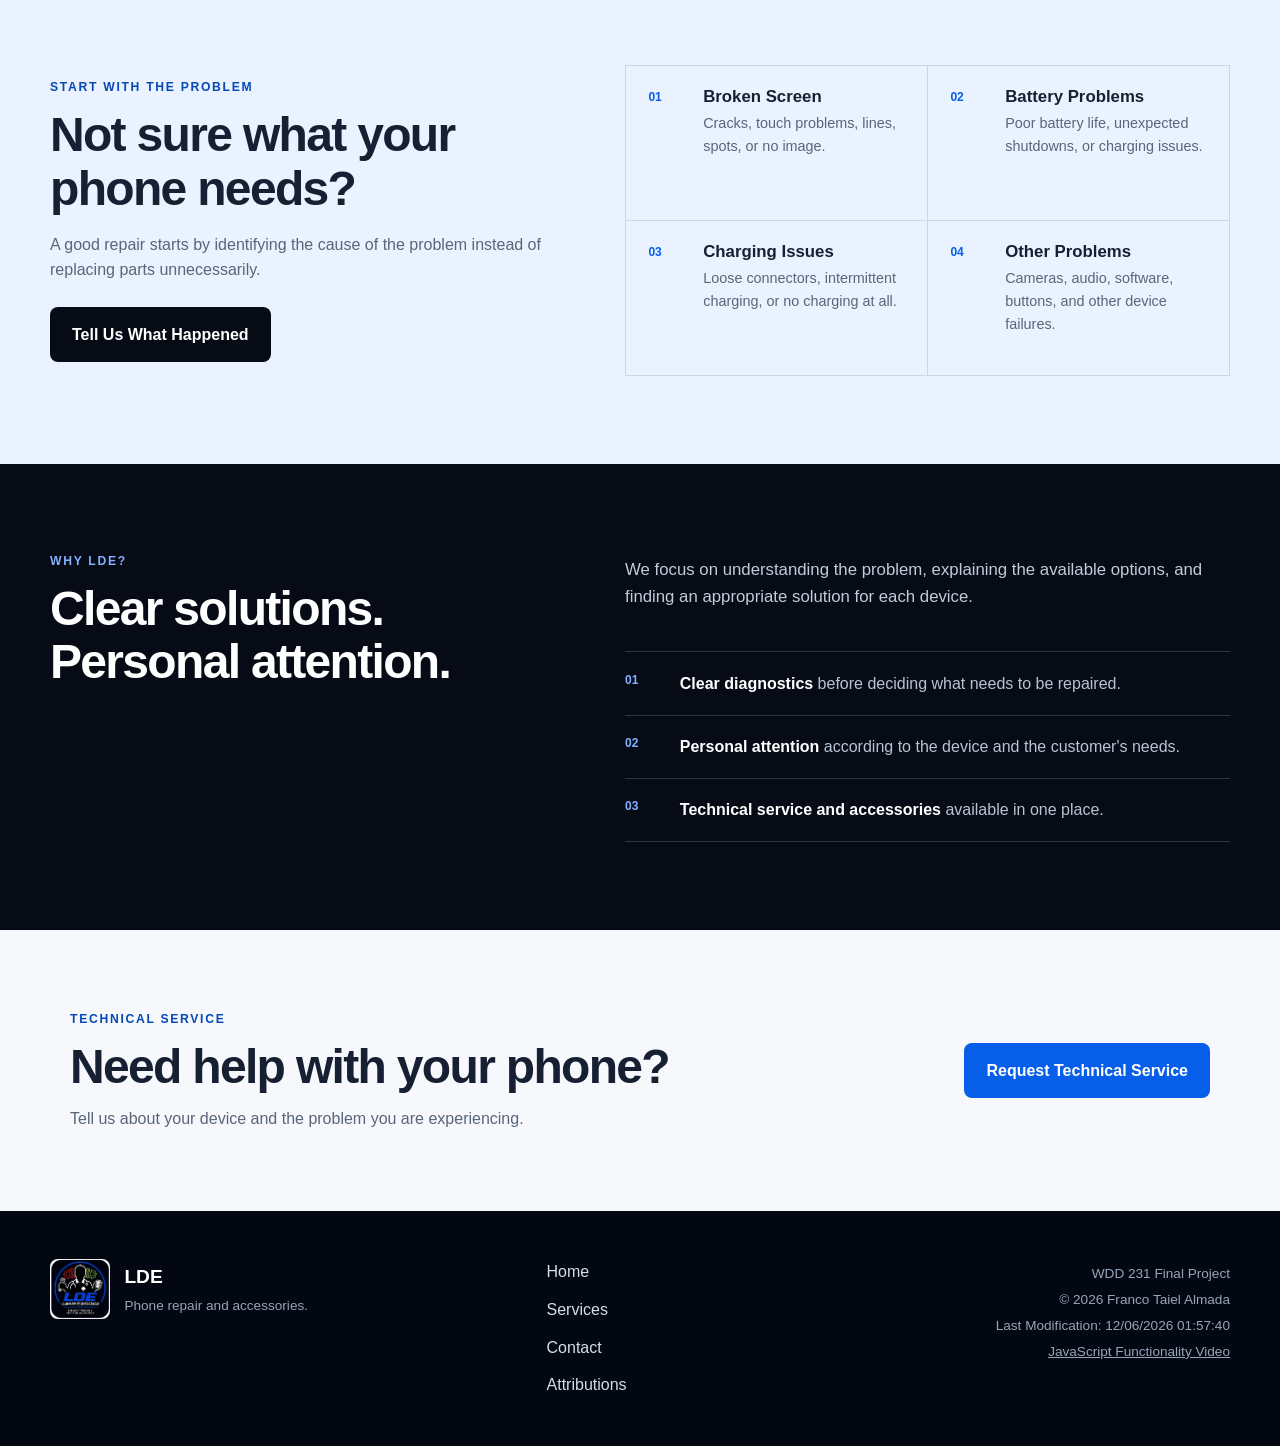
==== commit 0b326e72: "Add JavaScript functionality video link to footer" ====
--- a/final/index.html
+++ b/final/index.html
@@ -503,7 +503,8 @@
 
         <div class="footer-brand">
 
-            <img src="images/lde-logo.webp" alt="" width="60" height="60" loading="lazy">
+            <img src="images/lde-logo.webp" alt="LDE phone repair and accessories" width="60" height="60"
+                loading="lazy">
 
             <div>
 
@@ -553,7 +554,11 @@
 
             <p id="last-modified"></p>
 
-            <!-- Final project video link will be added here. -->
+            <p>
+                <a href="https://youtu.be/1jJ6hHI5ick" target="_blank">
+                    JavaScript Functionality Video
+                </a>
+            </p>
 
         </div>
 
